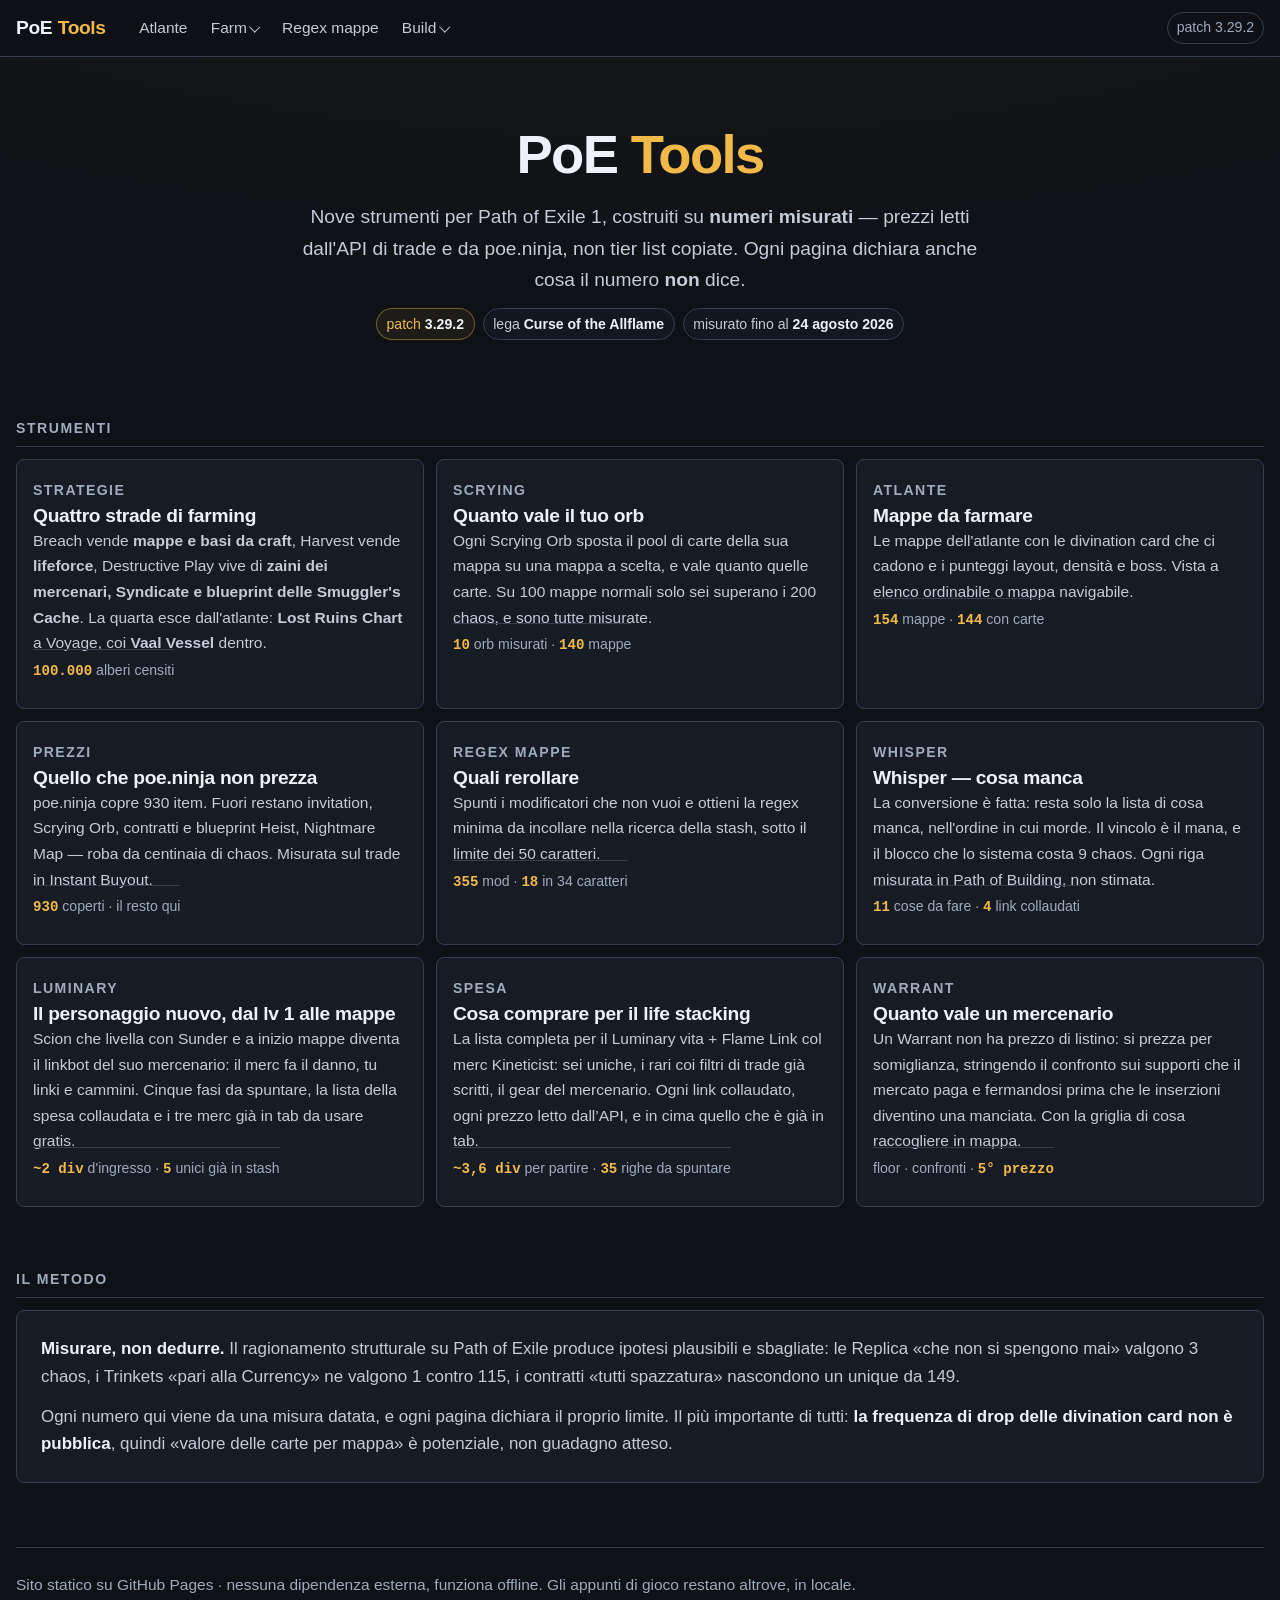
==== index.html @ 7f119efc "Spesa: sul merc i mod 'while Dual Wielding' sono morti Il Rathpith e' uno scudo, e il Kineticist ha " ====
<!doctype html>
<html lang="it">
<head>
<meta charset="utf-8">
<meta name="viewport" content="width=device-width, initial-scale=1">
<title>PoE Tools — strumenti misurati per Path of Exile</title>
<meta name="description" content="Nove strumenti per Path of Exile 1 costruiti su numeri misurati: atlante e divination card, valore degli Scrying Orb, quello che poe.ninja non prezza, regex per i mod di mappa, valore dei warrant dei mercenari.">
<link rel="stylesheet" href="stile.css">
<link rel="icon" href="favicon.svg" type="image/svg+xml">
<style>
  .hero{padding:var(--s8) 0 var(--s7);text-align:center}
  .hero h1{font-size:clamp(2.2rem,6vw,3.4rem);letter-spacing:-.03em;margin-bottom:var(--s3)}
  .hero h1 span{color:var(--gold)}
  .hero .sub{color:var(--muted);font-size:var(--t-md);max-width:44rem;margin:0 auto}
  .hero .badges{justify-content:center}

  .griglia{display:grid;gap:var(--s3);grid-template-columns:repeat(auto-fit,minmax(20rem,1fr))}
  .strumento{display:flex;flex-direction:column;gap:var(--s2);padding:var(--s4) var(--s4) var(--s5)}
  .strumento .etichetta{
    font-size:var(--t-xs);text-transform:uppercase;letter-spacing:.1em;
    color:var(--label);font-weight:600;
  }
  .strumento h3{font-size:var(--t-md)}
  .strumento p{color:var(--muted);font-size:var(--t-sm);flex:1}
  .strumento .dato{
    width:100%;margin-top:var(--s2);padding-top:var(--s3);
    border-top:1px solid var(--line);
    font-size:var(--t-xs);color:var(--label);
  }
  .strumento .dato b{color:var(--gold);font-family:var(--mono);font-weight:600}

  .metodo{margin-top:var(--s8)}
  .metodo .card{padding:var(--s5)}
  .metodo p{color:var(--muted);margin-bottom:var(--s3)}
  .metodo p:last-child{margin-bottom:0}
  .metodo b{color:var(--text)}
</style>
</head>
<body>

<nav class="nav">
  <div class="nav-in">
    <a class="marchio" href="index.html">PoE <span>Tools</span></a>
    <div class="nav-link">
      <a href="atlante/">Atlante</a>
      <button type="button" class="nav-gruppo" aria-controls="giu-farm" aria-expanded="true">Farm</button>
      <a href="mappe/">Regex mappe</a>
      <button type="button" class="nav-gruppo" aria-controls="giu-build" aria-expanded="true">Build</button>
    </div>
    <span class="nav-patch">patch 3.29.2</span>
  </div>
  <div class="nav-giu" id="giu-farm">
    <div class="nav-giu-in">
      <a href="strategie/">Strategie</a>
      <a href="farming/">Prezzi</a>
      <a href="scrying/">Scrying</a>
      <a href="warrant/">Warrant</a>
    </div>
  </div>
  <div class="nav-giu" id="giu-build">
    <div class="nav-giu-in">
      <a href="whisper/">Whisper</a>
      <a href="luminary/">Luminary</a>
      <a href="spesa/">Spesa</a>
    </div>
  </div>
</nav>

<div class="wrap">

  <header class="hero">
    <h1>PoE <span>Tools</span></h1>
    <p class="sub">Nove strumenti per Path of Exile 1, costruiti su <b>numeri misurati</b> — prezzi letti dall'API di trade e da poe.ninja, non tier list copiate. Ogni pagina dichiara anche cosa il numero <b>non</b> dice.</p>
    <div class="badges">
      <span class="badge oro">patch <b>3.29.2</b></span>
      <span class="badge">lega <b>Curse of the Allflame</b></span>
      <span class="badge">misurato fino al <b>24 agosto 2026</b></span>
    </div>
  </header>

  <h2 class="sec">Strumenti</h2>
  <div class="griglia">

    <a class="card strumento" href="strategie/">
      <span class="etichetta">Strategie</span>
      <h3>Quattro strade di farming</h3>
      <p>Breach vende <b>mappe e basi da craft</b>, Harvest vende <b>lifeforce</b>, Destructive Play vive di <b>zaini dei mercenari, Syndicate e blueprint delle Smuggler's Cache</b>. La quarta esce dall'atlante: <b>Lost Ruins Chart</b> a Voyage, coi <b>Vaal Vessel</b> dentro.</p>
      <span class="dato"><b>100.000</b> alberi censiti</span>
    </a>

    <a class="card strumento" href="scrying/">
      <span class="etichetta">Scrying</span>
      <h3>Quanto vale il tuo orb</h3>
      <p>Ogni Scrying Orb sposta il pool di carte della sua mappa su una mappa a scelta, e vale quanto quelle carte. Su 100 mappe normali solo sei superano i 200 chaos, e sono tutte misurate.</p>
      <span class="dato"><b>10</b> orb misurati · <b>140</b> mappe</span>
    </a>

    <a class="card strumento" href="atlante/">
      <span class="etichetta">Atlante</span>
      <h3>Mappe da farmare</h3>
      <p>Le mappe dell'atlante con le divination card che ci cadono e i punteggi layout, densità e boss. Vista a elenco ordinabile o mappa navigabile.</p>
      <span class="dato"><b>154</b> mappe · <b>144</b> con carte</span>
    </a>

    <a class="card strumento" href="farming/">
      <span class="etichetta">Prezzi</span>
      <h3>Quello che poe.ninja non prezza</h3>
      <p>poe.ninja copre 930 item. Fuori restano invitation, Scrying Orb, contratti e blueprint Heist, Nightmare Map — roba da centinaia di chaos. Misurata sul trade in Instant Buyout.</p>
      <span class="dato"><b>930</b> coperti · il resto qui</span>
    </a>

    <a class="card strumento" href="mappe/">
      <span class="etichetta">Regex mappe</span>
      <h3>Quali rerollare</h3>
      <p>Spunti i modificatori che non vuoi e ottieni la regex minima da incollare nella ricerca della stash, sotto il limite dei 50 caratteri.</p>
      <span class="dato"><b>355</b> mod · <b>18</b> in 34 caratteri</span>
    </a>

    <a class="card strumento" href="whisper/">
      <span class="etichetta">Whisper</span>
      <h3>Whisper — cosa manca</h3>
      <p>La conversione è fatta: resta solo la lista di cosa manca, nell'ordine in cui morde. Il vincolo è il mana, e il blocco che lo sistema costa 9 chaos. Ogni riga misurata in Path of Building, non stimata.</p>
      <span class="dato"><b>11</b> cose da fare · <b>4</b> link collaudati</span>
    </a>

    <a class="card strumento" href="luminary/">
      <span class="etichetta">Luminary</span>
      <h3>Il personaggio nuovo, dal lv 1 alle mappe</h3>
      <p>Scion che livella con Sunder e a inizio mappe diventa il linkbot del suo mercenario: il merc fa il danno, tu linki e cammini. Cinque fasi da spuntare, la lista della spesa collaudata e i tre merc già in tab da usare gratis.</p>
      <span class="dato"><b>~2 div</b> d'ingresso · <b>5</b> unici già in stash</span>
    </a>

    <a class="card strumento" href="spesa/">
      <span class="etichetta">Spesa</span>
      <h3>Cosa comprare per il life stacking</h3>
      <p>La lista completa per il Luminary vita + Flame Link col merc Kineticist: sei uniche, i rari coi filtri di trade gi&agrave; scritti, il gear del mercenario. Ogni link collaudato, ogni prezzo letto dall&rsquo;API, e in cima quello che &egrave; gi&agrave; in tab.</p>
      <span class="dato"><b>~3,6 div</b> per partire &middot; <b>35</b> righe da spuntare</span>
    </a>

    <a class="card strumento" href="warrant/">
      <span class="etichetta">Warrant</span>
      <h3>Quanto vale un mercenario</h3>
      <p>Un Warrant non ha prezzo di listino: si prezza per somiglianza, stringendo il confronto sui supporti che il mercato paga e fermandosi prima che le inserzioni diventino una manciata. Con la griglia di cosa raccogliere in mappa.</p>
      <span class="dato">floor · confronti · <b>5&deg; prezzo</b></span>
    </a>

  </div>

  <section class="metodo">
    <h2 class="sec">Il metodo</h2>
    <div class="card">
      <p><b>Misurare, non dedurre.</b> Il ragionamento strutturale su Path of Exile produce ipotesi plausibili e sbagliate: le Replica «che non si spengono mai» valgono 3 chaos, i Trinkets «pari alla Currency» ne valgono 1 contro 115, i contratti «tutti spazzatura» nascondono un unique da 149.</p>
      <p>Ogni numero qui viene da una misura datata, e ogni pagina dichiara il proprio limite. Il più importante di tutti: <b>la frequenza di drop delle divination card non è pubblica</b>, quindi «valore delle carte per mappa» è potenziale, non guadagno atteso.</p>
    </div>
  </section>

  <footer class="pie">
    Sito statico su GitHub Pages · nessuna dipendenza esterna, funziona offline.
    Gli appunti di gioco restano altrove, in locale.
  </footer>

</div>
<script src="menu.js" defer></script>
</body>
</html>
---- stile.css ----
/* ===========================================================================
   PoE Tools — sistema di design condiviso
   Un solo file per tutte le pagine: token, tipografia, header, componenti.
   Le pagine aggiungono solo ciò che è davvero specifico (la mappa dell'atlante,
   la griglia del gear, l'albero passivo).
   File locale, non un CDN: la regola "zero dipendenze esterne" resta rispettata.
   =========================================================================== */

/* ---------- Token ---------- */
:root{
  /* superfici, dal fondo verso l'alto */
  --bg:        #0e1116;
  --bg-alt:    #12161d;
  --panel:     #171c24;
  --panel2:    #131820;
  --panel-alto:#1d232d;
  /* alzati l'11 agosto: a #262d39 e #384354 i bordi stavano a 1,7:1 sul
     pannello, sotto il 3:1 che WCAG chiede ai componenti non testuali. */
  --line:      #353f4f;
  --line2:     #5d6f8a;

  /* testo */
  /* contrasti misurati sulla superficie piu' chiara (--panel-alto #1d232d),
     cosi' passano su tutte le altre. Prima: label 3,86:1, sotto la soglia AA
     di 4,5. Ora label 4,54 e muted 7,05, cioe' AAA sul corpo del testo. */
  --text:  #eef1f6;
  --muted: #c4ccd8;
  --label: #9fabbd;

  /* accento e semantica */
  --gold:      #f0b94a;
  --gold-scuro:#c99a37;
  --good:      #5fd3a0;
  --bad:       #e5786d;
  --warn:      #e0a33f;

  /* rarità degli item di PoE */
  --normal:#c8c8c8;
  --magic: #8888ff;
  --rare:  #ffff77;
  --unique:#af6025;
  --uni:   #af6025; /* alias storico */

  /* tipografia */
  --font: ui-sans-serif, -apple-system, BlinkMacSystemFont, "Segoe UI", Roboto,
          "Helvetica Neue", Arial, sans-serif;
  --mono: ui-monospace, "SF Mono", "Source Code Pro", Menlo, Consolas, monospace;

  /* scala tipografica */
  /* base a 1rem, chiesta l'11 agosto: il sito era illeggibile. Gli scalini
     sotto e sopra sono stati alzati in proporzione (x1,14) per non rompere
     i rapporti. */
  --t-xs:  .88rem;
  --t-sm:  .97rem;
  --t-base:1.06rem;
  --t-md:  1.2rem;
  --t-lg:  1.45rem;
  --t-xl:  1.85rem;
  --t-2xl: 2.45rem;

  /* spaziatura */
  --s1:.25rem; --s2:.5rem; --s3:.75rem; --s4:1rem;
  --s5:1.5rem; --s6:2rem;  --s7:3rem;   --s8:4rem;

  /* forma */
  --r-sm:5px; --r:8px; --r-lg:12px; --r-full:999px;
  --ombra:    0 1px 2px rgba(0,0,0,.4);
  --ombra-alta:0 8px 28px rgba(0,0,0,.45);
  --nav-h:3.5rem;
  --sezioni-h:2.85rem;

  /* larghezza della colonna: barra e contenuto la condividono, così restano
     allineati e nessuna pagina puo' andare per conto suo */
  --colonna:84rem;
}

/* ---------- Reset ---------- */
*{box-sizing:border-box}
html{-webkit-text-size-adjust:100%}
body{
  margin:0;
  background:var(--bg);
  color:var(--text);
  font:var(--t-base)/1.65 var(--font);
  /* NIENTE -webkit-font-smoothing:antialiased. Su fondo scuro assottiglia il
     testo chiaro e lo rende slavato: e' la causa principale del «font troppo
     sottile» segnalato l'11 agosto. Il rendering di sistema e' piu' pieno. */
  /* alone caldo appena percettibile, richiama la pergamena dell'atlante */
  background-image:radial-gradient(120rem 40rem at 50% -10rem, rgba(240,185,74,.05), transparent 70%);
  background-repeat:no-repeat;
}
img{max-width:100%}
a{color:var(--gold);text-decoration:none}
a:hover{text-decoration:underline}
/* i link dentro al testo corrente sono sottolineati: il colore da solo non
   basta a distinguerli (WCAG 1.4.1, uso del colore). Barra, schede e pulsanti
   restano puliti perche' il contesto li rende gia' riconoscibili. */
p a, li a, td a, .nota a{text-decoration:underline;text-underline-offset:.18em}
h1,h2,h3{margin:0;line-height:1.25;letter-spacing:-.015em;font-weight:650}
p{margin:0}
table{border-collapse:collapse;width:100%}
code{font-family:var(--mono);font-size:.92em}

/* ---------- Impaginazione ---------- */
.wrap{max-width:var(--colonna);margin:0 auto;padding:0 var(--s4)}
/* Nessuna pagina cambia questa larghezza: prima ognuna aveva la sua (62, 76,
   96rem) e passando da una all'altra il contenuto saltava. */

/* ---------- Header condiviso ---------- */
.nav{
  position:sticky;top:0;z-index:50;
  background:rgba(14,17,22,.88);
  backdrop-filter:saturate(1.6) blur(12px);
  border-bottom:1px solid var(--line);
}
.nav-in{
  max-width:var(--colonna);margin:0 auto;padding:0 var(--s4);
  height:var(--nav-h);display:flex;align-items:center;gap:var(--s5);
}
.marchio{
  display:flex;align-items:baseline;gap:.35rem;
  font-size:var(--t-md);font-weight:700;letter-spacing:-.02em;
  color:var(--text);white-space:nowrap;
}
.marchio:hover{text-decoration:none}
.marchio span{color:var(--gold)}
.nav-link{
  display:flex;gap:var(--s1);overflow-x:auto;scrollbar-width:none;
  margin-right:auto;
}
.nav-link::-webkit-scrollbar{display:none}
.nav-link a{
  padding:.35rem .6rem;border-radius:var(--r-sm);
  font-size:var(--t-sm);color:var(--muted);white-space:nowrap;
  transition:color .12s, background .12s;
}
.nav-link a:hover{color:var(--text);background:var(--panel);text-decoration:none}
.nav-link a[aria-current="page"]{color:var(--gold);background:rgba(240,185,74,.1)}
.nav-patch{
  font-size:var(--t-xs);color:var(--label);white-space:nowrap;
  padding:.2rem .55rem;border:1px solid var(--line);border-radius:var(--r-full);
}

/* .nav-gruppo — una voce di barra che non e' una pagina ma un contenitore.
   E' un <button> e non un <a> perche' non porta da nessuna parte: dargli un
   href finto lo renderebbe un link morto per chi naviga da tastiera.

   🔴 Il pannello sta **fuori da `.nav-link`**, che ha `overflow-x:auto` per
   scorrere su schermo stretto: dentro, un pannello posizionato verrebbe
   tagliato dal contenitore che scorre — e non e' un difetto che si vede sul
   desktop, dove la barra non scorre mai. Fuori, il contenitore posizionante e'
   `.nav` (che `position:sticky` rende tale) e non c'e' niente che ritagli. */
.nav-gruppo{
  font-family:inherit;background:transparent;border:0;cursor:pointer;
  display:flex;align-items:center;gap:.28rem;
  padding:.35rem .6rem;border-radius:var(--r-sm);
  font-size:var(--t-sm);color:var(--muted);white-space:nowrap;
  transition:color .12s, background .12s;
}
.nav-gruppo:hover{color:var(--text);background:var(--panel)}
/* `.attivo` = la pagina aperta sta **dentro** questo gruppo. Senza, chi e' su
   Whisper o Luminary non ha in barra nessun segno di dove si trova: il gruppo
   chiuso nasconde proprio la voce che glielo direbbe. */
.nav-gruppo[aria-expanded="true"],.nav-gruppo.attivo{color:var(--gold);background:rgba(240,185,74,.1)}
/* La freccia e' disegnata, non un carattere: un glifo dipende dal font e
   sullo Steam Deck non e' lo stesso di qui. */
.nav-gruppo::after{
  content:"";width:.42em;height:.42em;margin-top:-.18em;
  border-right:1.6px solid currentColor;border-bottom:1.6px solid currentColor;
  transform:rotate(45deg);transition:transform .14s;
}
.nav-gruppo[aria-expanded="true"]::after{transform:rotate(-135deg);margin-top:.14em}

/* Un riquadro ancorato al pulsante, non una fascia a tutta larghezza.
   ⚠️ `left` lo scrive `menu.js` all'apertura e non il CSS: il pulsante si
   sposta col contenuto della barra, che su schermo stretto **scorre in
   orizzontale**, quindi la sua ascissa non e' una costante. */
.nav-giu{
  position:absolute;top:calc(100% + 4px);left:0;
  min-width:9.5rem;padding:.3rem;
  background:rgba(20,24,31,.98);
  backdrop-filter:saturate(1.6) blur(12px);
  border:1px solid var(--line);border-radius:var(--r);
  box-shadow:0 10px 26px rgba(0,0,0,.5);
}
.nav-giu[hidden]{display:none}
.nav-giu-in{display:flex;flex-direction:column;gap:1px}
.nav-giu-in a{
  padding:.4rem .65rem;border-radius:var(--r-sm);
  font-size:var(--t-sm);color:var(--muted);white-space:nowrap;
}
.nav-giu-in a:hover{color:var(--text);background:var(--panel);text-decoration:none}
.nav-giu-in a[aria-current="page"]{color:var(--gold);background:rgba(240,185,74,.1)}
@media(max-width:720px){
  .nav-in{gap:var(--s3)}
  .nav-patch{display:none}
}

/* .sezioni — menu delle sezioni della pagina, incollato sotto la barra
   principale. Sta qui e non dentro una pagina perche' e' un componente:
   qualunque pagina lunga ne ha bisogno, e /farming/ e' solo la prima.

   Sta **fuori** da `.wrap`, come `.nav` e per la stessa ragione: dentro, il
   fondo e il bordo si fermerebbero alla colonna di testo invece di attraversare
   lo schermo, e scorrendo si vedrebbe il contenuto passare ai lati.

   ⚠️ Il `top` non e' un numero scritto a mano ma `--nav-h` piu' il bordo da 1px
   della barra sopra. Scritto a mano, il giorno che la barra cambia altezza
   resta una fessura da cui passa il testo — e non e' un difetto che si nota
   guardando la pagina ferma. */
.sezioni{
  position:sticky;top:calc(var(--nav-h) + 1px);z-index:49;
  background:rgba(14,17,22,.92);
  backdrop-filter:saturate(1.6) blur(12px);
  border-bottom:1px solid var(--line);
}
.sezioni-in{
  max-width:var(--colonna);margin:0 auto;padding:0 var(--s4);
  height:var(--sezioni-h);display:flex;align-items:center;gap:var(--s1);
  overflow-x:auto;scrollbar-width:none;
}
.sezioni-in::-webkit-scrollbar{display:none}
.sezioni-in a{
  padding:.3rem .55rem;border-radius:var(--r-sm);
  font-size:var(--t-xs);color:var(--label);white-space:nowrap;
  transition:color .12s, background .12s;
}
.sezioni-in a:hover{color:var(--text);background:var(--panel);text-decoration:none}
.sezioni-in a[aria-current="true"]{color:var(--gold);background:rgba(240,185,74,.1)}

/* 🔴 Senza questo il titolo di sezione finisce **sotto** le due barre e si
   atterra a meta' del paragrafo precedente: e' il difetto classico di
   un'ancora con una testata fissa. Vale per gli elementi che il menu prende di
   mira, non per ogni `id` della pagina. */
.wrap section[id],.wrap [id].sec{scroll-margin-top:calc(var(--nav-h) + var(--sezioni-h) + 2px)}

/* Lo scorrimento morbido solo dove il menu c'e' davvero. Il blocco
   prefers-reduced-motion in fondo lo riporta a `auto` per chi lo chiede. */
html:has(.sezioni){scroll-behavior:smooth}

/* ---------- Intestazione di pagina ---------- */
.testata{padding:var(--s6) 0 var(--s5);border-bottom:1px solid var(--line);margin-bottom:var(--s5)}
.testata h1{font-size:var(--t-2xl);margin-bottom:var(--s2)}
.testata .sub{color:var(--muted);font-size:var(--t-md);max-width:56rem}
.testata .sub b{color:var(--text);font-weight:600}
@media(max-width:720px){ .testata h1{font-size:var(--t-xl)} }

/* riga di badge sotto il titolo: fonte, data, conteggi */
.badges{display:flex;gap:var(--s2);flex-wrap:wrap;margin-top:var(--s3)}
.badge{
  font-size:var(--t-xs);color:var(--muted);
  padding:.22rem .6rem;border:1px solid var(--line);border-radius:var(--r-full);
  background:var(--panel2);
}
.badge b{color:var(--text);font-weight:600}
.badge.oro{border-color:rgba(240,185,74,.4);color:var(--gold);background:rgba(240,185,74,.07)}

/* ---------- Titolo di sezione ---------- */
.sec{
  font-size:var(--t-xs);text-transform:uppercase;letter-spacing:.11em;
  color:var(--label);font-weight:600;
  margin:var(--s6) 0 var(--s3);padding-bottom:var(--s2);
  border-bottom:1px solid var(--line);
}

/* ---------- Superfici ---------- */
.card{
  background:var(--panel);border:1px solid var(--line);border-radius:var(--r);
  padding:var(--s4);
}
a.card{display:block;color:inherit;transition:border-color .15s, transform .15s, box-shadow .15s}
a.card:hover{border-color:var(--line2);transform:translateY(-1px);box-shadow:var(--ombra-alta);text-decoration:none}
a.card:hover h3{color:var(--gold)}

/* ---------- Nota / avviso ---------- */
.avviso{
  background:linear-gradient(180deg, rgba(240,185,74,.07), rgba(240,185,74,.03));
  border:1px solid rgba(240,185,74,.28);border-left:3px solid var(--gold);
  border-radius:var(--r);padding:var(--s3) var(--s4);margin:var(--s4) 0;
  font-size:var(--t-base);color:var(--muted);
}
.avviso b{color:var(--text)}

/* ---------- Controlli ---------- */
button, .btn, select, input[type=search], input[type=text]{
  font:inherit;font-size:var(--t-sm);
  padding:.38rem .7rem;border-radius:var(--r-sm);
  background:var(--panel-alto);color:var(--text);border:1px solid var(--line2);
  transition:border-color .12s, color .12s, background .12s;
}
button, .btn{cursor:pointer}
button:hover, .btn:hover{border-color:var(--gold);color:var(--gold);text-decoration:none}
button.on, .btn.on{background:var(--gold);color:#1a1407;border-color:var(--gold);font-weight:650}
button.on:hover, .btn.on:hover{color:#1a1407}
/* messa piena e piu' spessa l'11 agosto: al 50% di alfa l'anello di focus
   stava sotto il 3:1 che WCAG chiede agli indicatori. */
input:focus, select:focus, button:focus-visible, a:focus-visible,
[tabindex]:focus-visible{outline:3px solid var(--gold);outline-offset:2px;border-radius:2px}
::placeholder{color:var(--label)}

.barra{display:flex;gap:var(--s2);flex-wrap:wrap;align-items:center;margin-bottom:var(--s3)}

/* ---------- Tabelle ---------- */
.tabella{font-size:var(--t-sm)}
.tabella th{
  text-align:left;font-weight:600;font-size:var(--t-xs);
  text-transform:uppercase;letter-spacing:.07em;color:var(--label);
  padding:var(--s2) var(--s3);border-bottom:1px solid var(--line2);white-space:nowrap;
}
.tabella td{padding:var(--s2) var(--s3);border-bottom:1px solid var(--line)}
.tabella tbody tr{transition:background .1s}
.tabella tbody tr:hover{background:var(--panel2)}
.tabella .n{text-align:right;font-family:var(--mono);font-variant-numeric:tabular-nums}
.tabella .val{color:var(--good)}

/* ---------- Riquadro numerico ---------- */
.kpi{display:grid;grid-template-columns:repeat(auto-fit,minmax(9rem,1fr));gap:var(--s3)}
.kpi > div{
  background:var(--panel2);border:1px solid var(--line);border-radius:var(--r);
  padding:var(--s3);
}
.kpi b{display:block;font-size:var(--t-lg);font-family:var(--mono);font-variant-numeric:tabular-nums;line-height:1.2}
.kpi span{
  display:block;margin-top:var(--s1);
  font-size:var(--t-xs);color:var(--label);text-transform:uppercase;letter-spacing:.06em;
}

/* ---------- Pillola di rarità ---------- */
.tag{
  font-size:var(--t-xs);font-weight:600;padding:.05rem .4rem;border-radius:var(--r-sm);
  background:var(--unique);color:#1a1008;margin-left:var(--s1);
}

/* ---------- Piè di pagina ---------- */
.pie{
  margin-top:var(--s8);padding:var(--s5) 0;border-top:1px solid var(--line);
  color:var(--label);font-size:var(--t-sm);
}
.pie a{color:var(--muted)}

/* ---------- Utilità ---------- */
.muto{color:var(--muted)}
.num{font-family:var(--mono);font-variant-numeric:tabular-nums}
@media(max-width:720px){
  .scorri-x{overflow-x:auto;-webkit-overflow-scrolling:touch}
}

/* ---------- Accessibilità ---------- */
/* Chi ha chiesto meno animazioni non deve subirle: transizioni e trasformazioni
   si spengono, il resto della pagina resta identico. */
@media (prefers-reduced-motion: reduce){
  *,*::before,*::after{
    animation-duration:.01ms!important;animation-iteration-count:1!important;
    transition-duration:.01ms!important;scroll-behavior:auto!important;
  }
  a.card:hover{transform:none}
}


/* ---------- Leggibilità ---------- */
/* Il testo chiaro su fondo scuro ha bisogno di piu' peso, non solo di piu'
   contrasto: a 400 su #0e1116 le aste sottili spariscono. */
body{font-weight:420}
b,strong{font-weight:700}
.nota{font-size:var(--t-sm);line-height:1.6}
.lim{font-weight:420}

/* .frammento — stringa da copiare (regex, comandi). Sta qui e non nella pagina
   perche' e' un componente: serve a chiunque debba far copiare qualcosa.
   Si chiamava .rx e collideva col riquadro di output di /mappe/, che usa gia'
   quel nome: la regola globale gli imponeva display:grid. */
.frammento{display:grid;gap:.3rem;margin:var(--s3) 0 0}
.frammento .riga{display:grid;grid-template-columns:1fr auto;gap:.5rem;align-items:center}
.frammento code{font-family:var(--mono);font-size:var(--t-xs);color:var(--text);word-break:break-all;
         background:rgba(255,255,255,.04);border:1px solid var(--line);border-radius:4px;padding:.4rem .5rem}
.frammento .et{display:block;font-size:var(--t-xs);color:var(--muted);margin-top:.35rem}
.frammento button{font-family:inherit;font-size:var(--t-xs);color:var(--gold);background:transparent;
           border:1px solid var(--line);border-radius:4px;padding:.35rem .55rem;cursor:pointer;white-space:nowrap}
.frammento button:hover{filter:brightness(1.2)}

/* .rx-cella — una regex dentro una cella di tabella, col suo pulsante copia.
   Nasce dalla scheda Nightmare, dove le regex stavano in un blocco separato
   sotto la tabella degli scaglioni: due liste identiche da leggere in parallelo,
   e ogni etichetta ripetuta due volte. Ogni scaglione **e'** la sua regex, e la
   sua riga e' il posto dove sta. */
.rx-cella{display:flex;gap:.4rem;align-items:center;justify-content:flex-end}
.rx-cella code{font-family:var(--mono);font-size:var(--t-xs);color:var(--text);
        background:rgba(255,255,255,.04);border:1px solid var(--line);
        border-radius:4px;padding:.25rem .4rem;white-space:nowrap}
.rx-cella button{font-family:inherit;font-size:var(--t-xs);color:var(--gold);
        background:transparent;border:1px solid var(--line);border-radius:4px;
        padding:.25rem .45rem;cursor:pointer;white-space:nowrap}
.rx-cella button:hover{filter:brightness(1.2)}

/* .passi — passaggi numerati. Componente: serve a chiunque spieghi una procedura. */
ol.passi{margin:0 0 var(--s4);padding-left:1.4rem;font-size:var(--t-sm);line-height:1.62;color:var(--muted)}
ol.passi li{margin-bottom:.35rem}
ol.passi li b{color:var(--text)}
ol.passi::marker,ol.passi li::marker{color:var(--gold);font-weight:700}
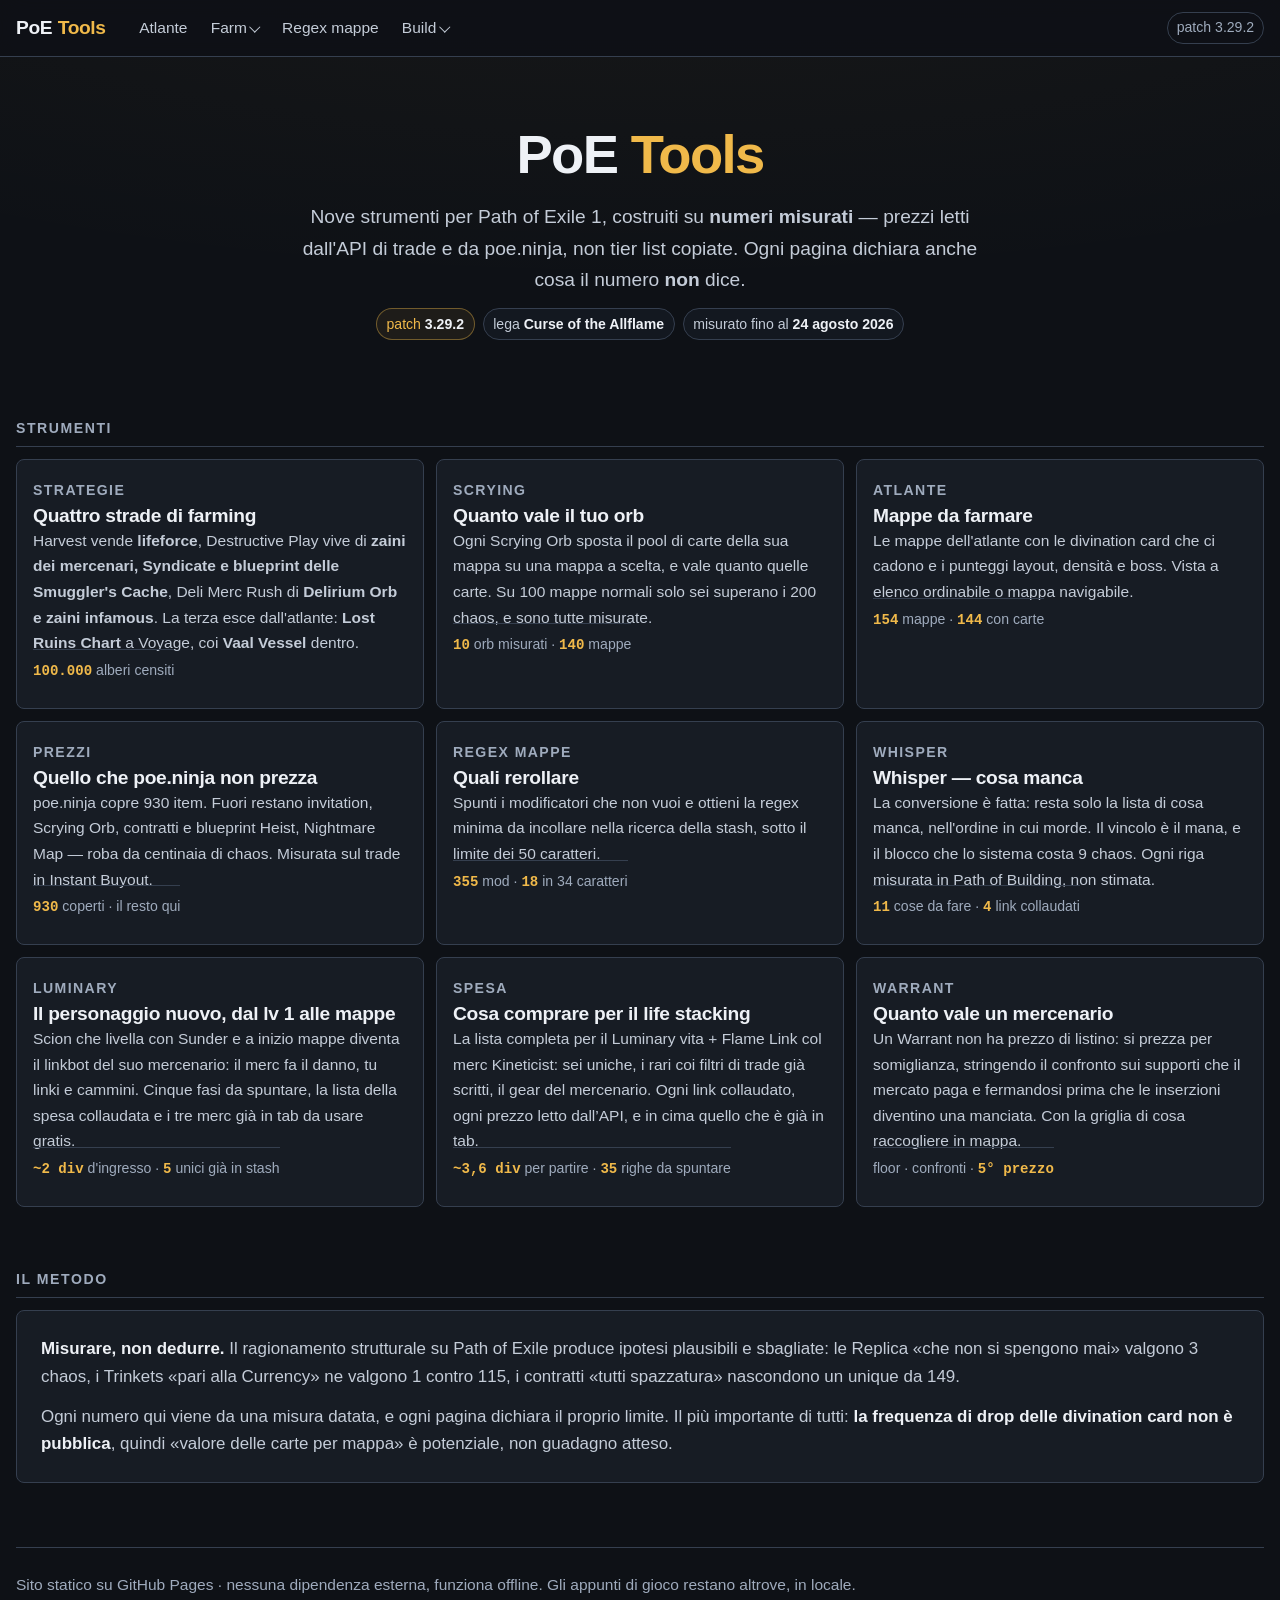
==== commit 41f4a4c3: "Strategie: fuori Breach + 8-mod, restano quattro Nicolas ha sostituito l'albero atlas di Breach e co" ====
--- a/index.html
+++ b/index.html
@@ -84,7 +84,7 @@
     <a class="card strumento" href="strategie/">
       <span class="etichetta">Strategie</span>
       <h3>Quattro strade di farming</h3>
-      <p>Breach vende <b>mappe e basi da craft</b>, Harvest vende <b>lifeforce</b>, Destructive Play vive di <b>zaini dei mercenari, Syndicate e blueprint delle Smuggler's Cache</b>. La quarta esce dall'atlante: <b>Lost Ruins Chart</b> a Voyage, coi <b>Vaal Vessel</b> dentro.</p>
+      <p>Harvest vende <b>lifeforce</b>, Destructive Play vive di <b>zaini dei mercenari, Syndicate e blueprint delle Smuggler's Cache</b>, Deli Merc Rush di <b>Delirium Orb e zaini infamous</b>. La terza esce dall'atlante: <b>Lost Ruins Chart</b> a Voyage, coi <b>Vaal Vessel</b> dentro.</p>
       <span class="dato"><b>100.000</b> alberi censiti</span>
     </a>
 
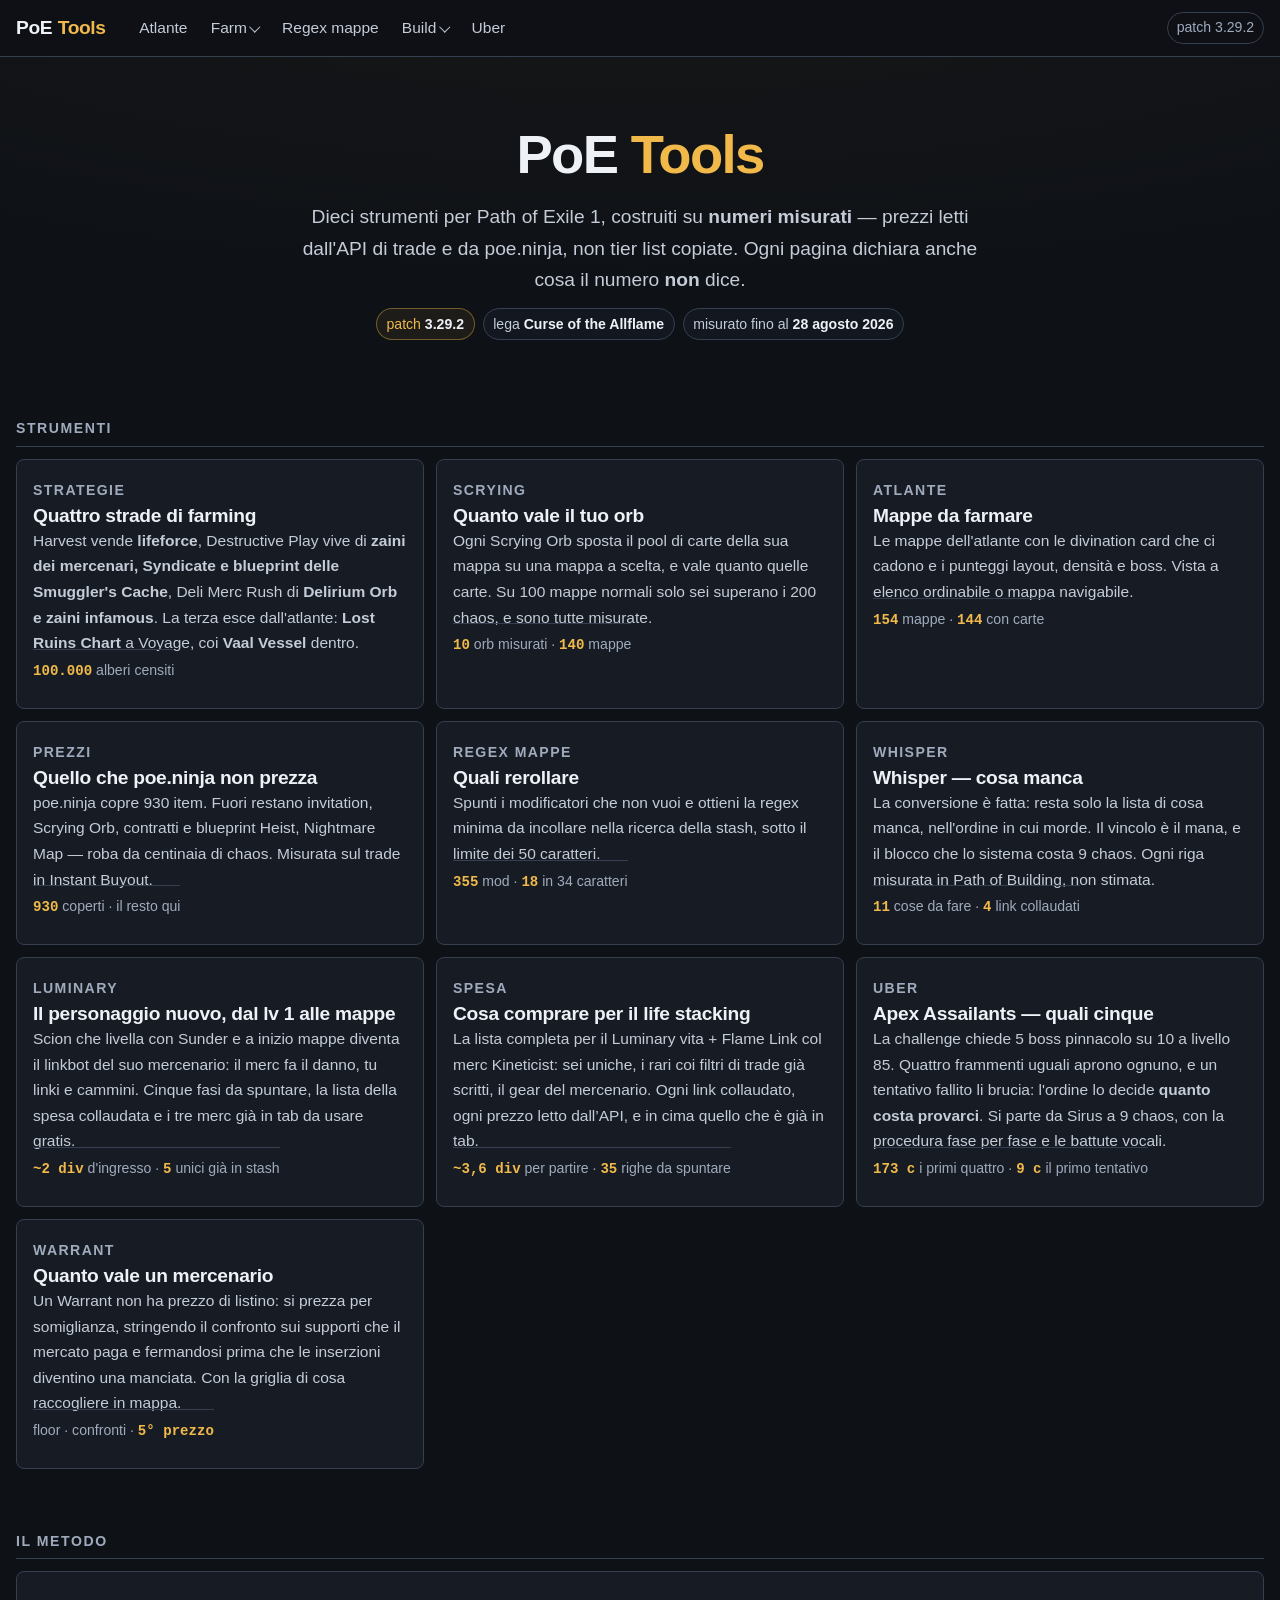
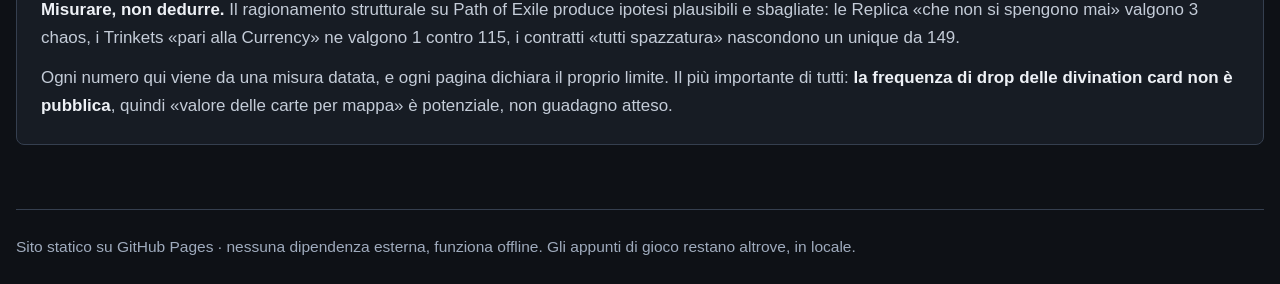
==== commit b62584e6: "Uber: la pagina di Apex Assailants, e l'ordine lo decide il costo del tentativo I dieci boss pinnaco" ====
--- a/index.html
+++ b/index.html
@@ -4,7 +4,7 @@
 <meta charset="utf-8">
 <meta name="viewport" content="width=device-width, initial-scale=1">
 <title>PoE Tools — strumenti misurati per Path of Exile</title>
-<meta name="description" content="Nove strumenti per Path of Exile 1 costruiti su numeri misurati: atlante e divination card, valore degli Scrying Orb, quello che poe.ninja non prezza, regex per i mod di mappa, valore dei warrant dei mercenari.">
+<meta name="description" content="Dieci strumenti per Path of Exile 1 costruiti su numeri misurati: i cinque uber della challenge Apex Assailants, atlante e divination card, valore degli Scrying Orb, quello che poe.ninja non prezza, regex per i mod di mappa, valore dei warrant dei mercenari.">
 <link rel="stylesheet" href="stile.css">
 <link rel="icon" href="favicon.svg" type="image/svg+xml">
 <style>
@@ -46,6 +46,7 @@
       <button type="button" class="nav-gruppo" aria-controls="giu-farm" aria-expanded="true">Farm</button>
       <a href="mappe/">Regex mappe</a>
       <button type="button" class="nav-gruppo" aria-controls="giu-build" aria-expanded="true">Build</button>
+      <a href="uber/">Uber</a>
     </div>
     <span class="nav-patch">patch 3.29.2</span>
   </div>
@@ -70,11 +71,11 @@
 
   <header class="hero">
     <h1>PoE <span>Tools</span></h1>
-    <p class="sub">Nove strumenti per Path of Exile 1, costruiti su <b>numeri misurati</b> — prezzi letti dall'API di trade e da poe.ninja, non tier list copiate. Ogni pagina dichiara anche cosa il numero <b>non</b> dice.</p>
+    <p class="sub">Dieci strumenti per Path of Exile 1, costruiti su <b>numeri misurati</b> — prezzi letti dall'API di trade e da poe.ninja, non tier list copiate. Ogni pagina dichiara anche cosa il numero <b>non</b> dice.</p>
     <div class="badges">
       <span class="badge oro">patch <b>3.29.2</b></span>
       <span class="badge">lega <b>Curse of the Allflame</b></span>
-      <span class="badge">misurato fino al <b>24 agosto 2026</b></span>
+      <span class="badge">misurato fino al <b>28 agosto 2026</b></span>
     </div>
   </header>
 
@@ -137,6 +138,13 @@
       <span class="dato"><b>~3,6 div</b> per partire &middot; <b>35</b> righe da spuntare</span>
     </a>
 
+    <a class="card strumento" href="uber/">
+      <span class="etichetta">Uber</span>
+      <h3>Apex Assailants — quali cinque</h3>
+      <p>La challenge chiede 5 boss pinnacolo su 10 a livello 85. Quattro frammenti uguali aprono ognuno, e un tentativo fallito li brucia: l'ordine lo decide <b>quanto costa provarci</b>. Si parte da Sirus a 9 chaos, con la procedura fase per fase e le battute vocali.</p>
+      <span class="dato"><b>173 c</b> i primi quattro · <b>9 c</b> il primo tentativo</span>
+    </a>
+
     <a class="card strumento" href="warrant/">
       <span class="etichetta">Warrant</span>
       <h3>Quanto vale un mercenario</h3>
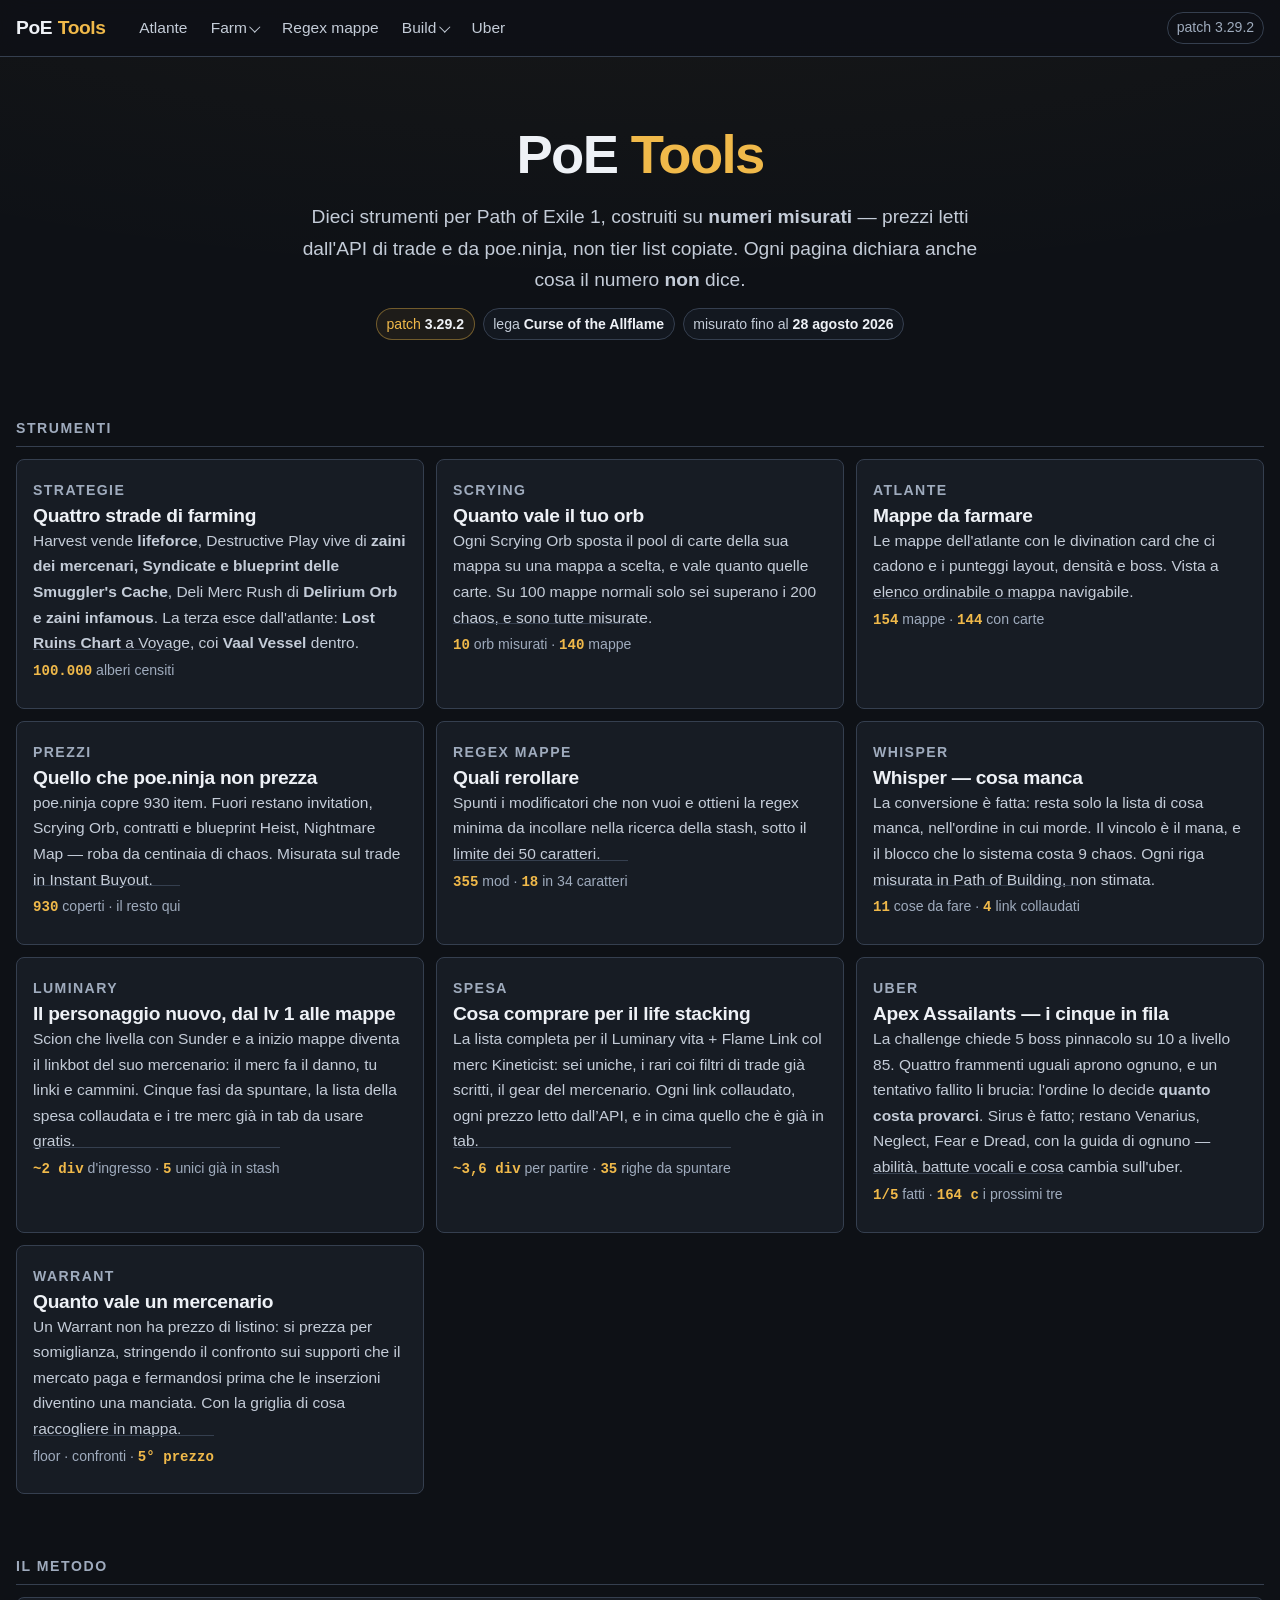
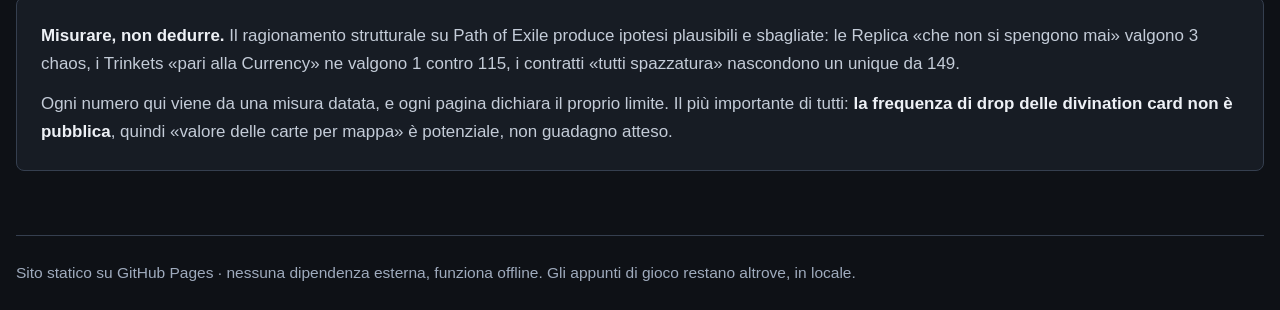
==== commit 6b01045d: "Uber: Sirus e' fatto, e la pagina diventa la fila dei quattro che restano Un riquadro per boss, nell" ====
--- a/index.html
+++ b/index.html
@@ -140,9 +140,9 @@
 
     <a class="card strumento" href="uber/">
       <span class="etichetta">Uber</span>
-      <h3>Apex Assailants — quali cinque</h3>
-      <p>La challenge chiede 5 boss pinnacolo su 10 a livello 85. Quattro frammenti uguali aprono ognuno, e un tentativo fallito li brucia: l'ordine lo decide <b>quanto costa provarci</b>. Si parte da Sirus a 9 chaos, con la procedura fase per fase e le battute vocali.</p>
-      <span class="dato"><b>173 c</b> i primi quattro · <b>9 c</b> il primo tentativo</span>
+      <h3>Apex Assailants — i cinque in fila</h3>
+      <p>La challenge chiede 5 boss pinnacolo su 10 a livello 85. Quattro frammenti uguali aprono ognuno, e un tentativo fallito li brucia: l'ordine lo decide <b>quanto costa provarci</b>. Sirus è fatto; restano Venarius, Neglect, Fear e Dread, con la guida di ognuno — abilità, battute vocali e cosa cambia sull'uber.</p>
+      <span class="dato"><b>1/5</b> fatti · <b>164 c</b> i prossimi tre</span>
     </a>
 
     <a class="card strumento" href="warrant/">
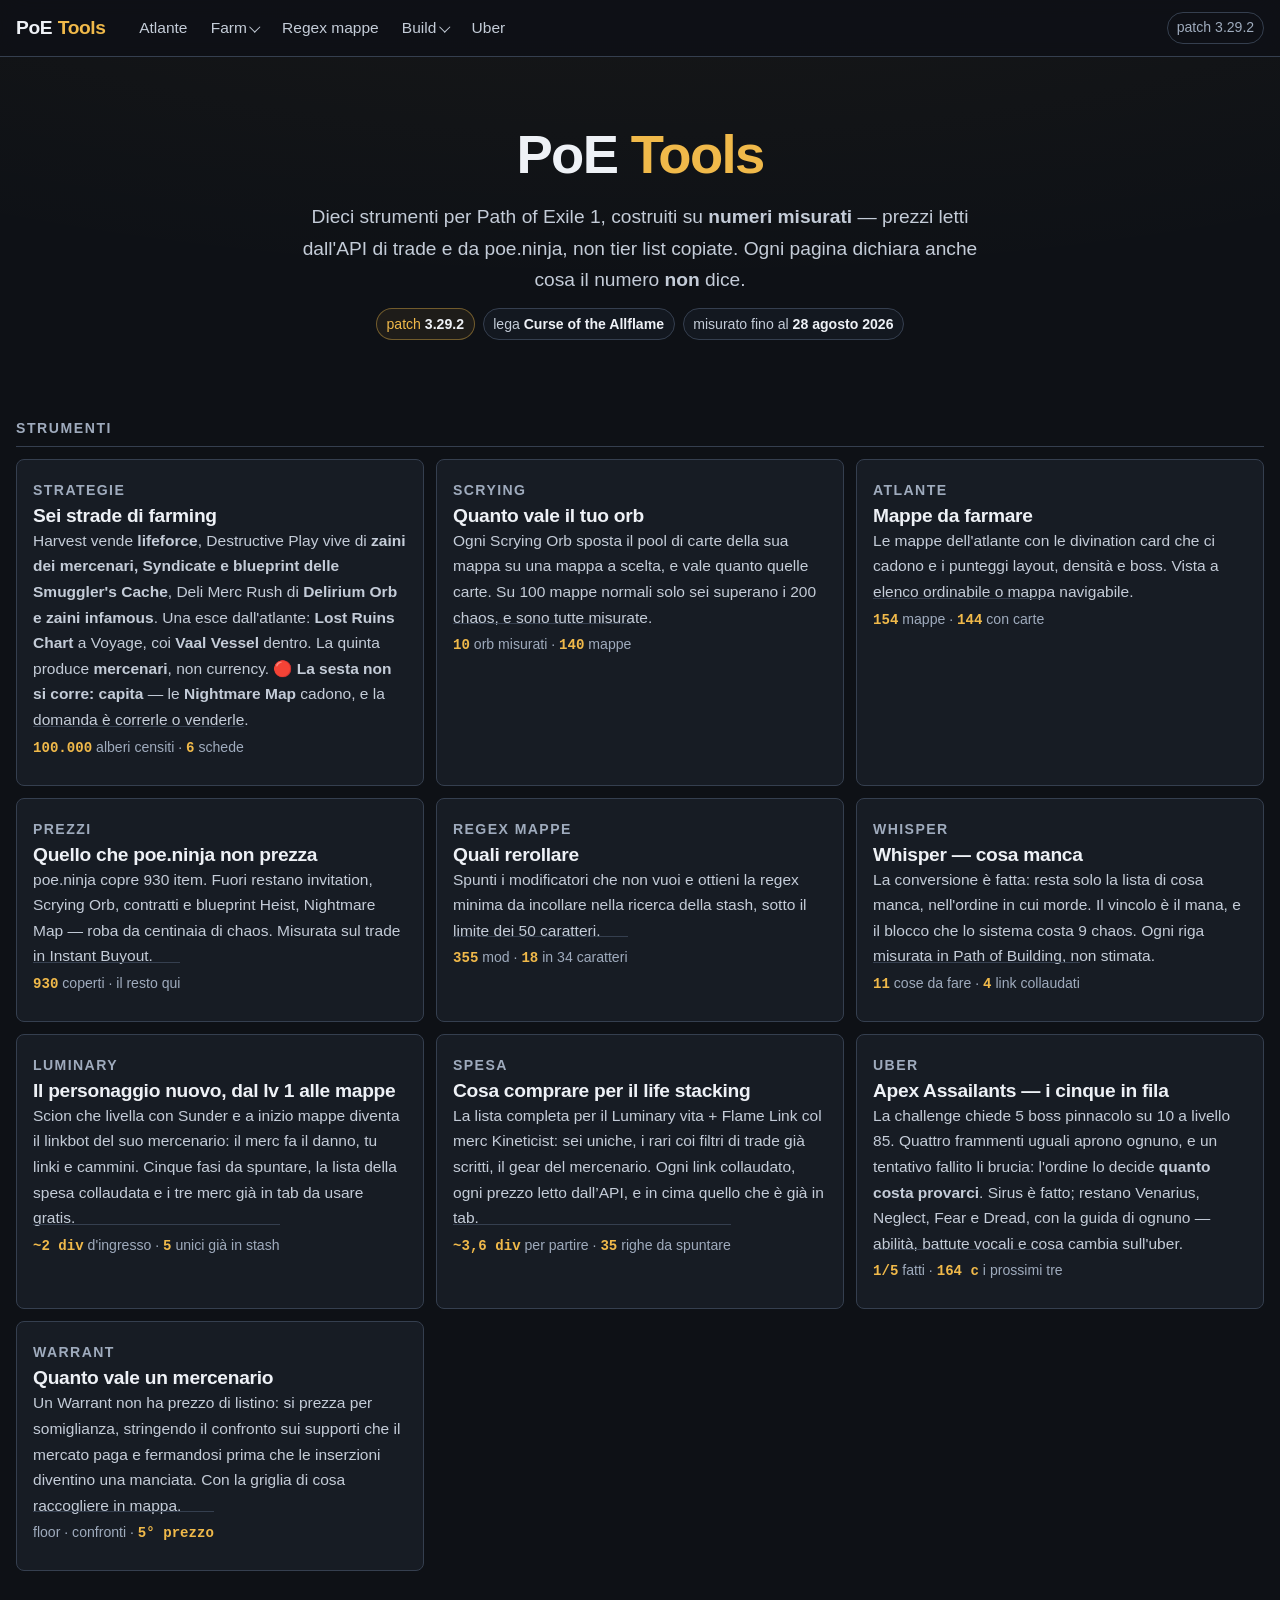
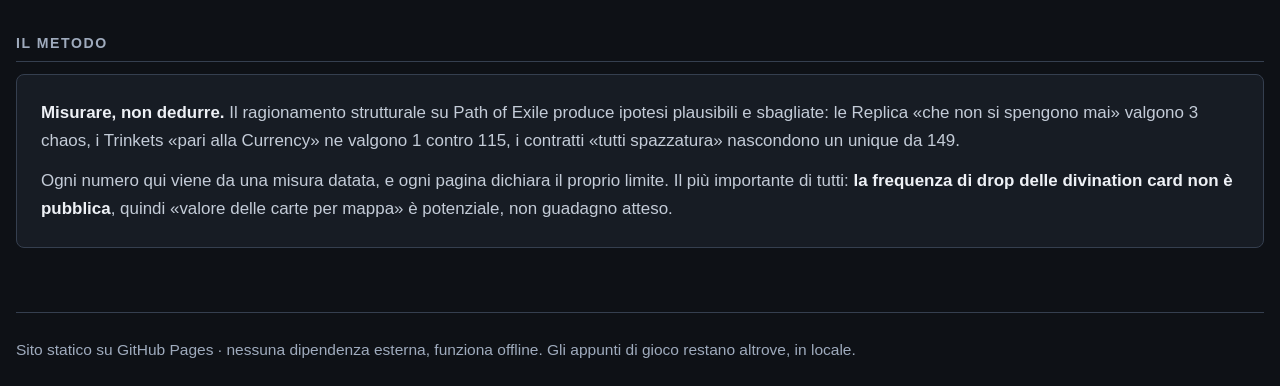
==== commit edc820f8: "Strategie: la sesta scheda, Nightmare Map - e non e' una strategia che si corre Le Nightmare cadono " ====
--- a/index.html
+++ b/index.html
@@ -84,9 +84,9 @@
 
     <a class="card strumento" href="strategie/">
       <span class="etichetta">Strategie</span>
-      <h3>Quattro strade di farming</h3>
-      <p>Harvest vende <b>lifeforce</b>, Destructive Play vive di <b>zaini dei mercenari, Syndicate e blueprint delle Smuggler's Cache</b>, Deli Merc Rush di <b>Delirium Orb e zaini infamous</b>. La terza esce dall'atlante: <b>Lost Ruins Chart</b> a Voyage, coi <b>Vaal Vessel</b> dentro.</p>
-      <span class="dato"><b>100.000</b> alberi censiti</span>
+      <h3>Sei strade di farming</h3>
+      <p>Harvest vende <b>lifeforce</b>, Destructive Play vive di <b>zaini dei mercenari, Syndicate e blueprint delle Smuggler's Cache</b>, Deli Merc Rush di <b>Delirium Orb e zaini infamous</b>. Una esce dall'atlante: <b>Lost Ruins Chart</b> a Voyage, coi <b>Vaal Vessel</b> dentro. La quinta produce <b>mercenari</b>, non currency. 🔴 <b>La sesta non si corre: capita</b> — le <b>Nightmare Map</b> cadono, e la domanda è correrle o venderle.</p>
+      <span class="dato"><b>100.000</b> alberi censiti · <b>6</b> schede</span>
     </a>
 
     <a class="card strumento" href="scrying/">
--- a/stile.css
+++ b/stile.css
@@ -397,3 +397,25 @@
 ol.passi li{margin-bottom:.35rem}
 ol.passi li b{color:var(--text)}
 ol.passi::marker,ol.passi li::marker{color:var(--gold);font-weight:700}
+
+/* .dettaglio — accordion. Nato in /strategie/, ora serve anche a /uber/, quindi
+   il suo posto e' qui. Fatto con <details> e non con JS: senza script la pagina
+   resta apribile. La riga e' gold pieno come un pulsante perche' da chiusa e'
+   l'unica cosa cliccabile del riquadro che la contiene. Il padding orizzontale
+   e' quello delle schede di /strategie/: chi la mette dentro un contenitore gia'
+   spaziato lo riscrive. */
+.dettaglio > summary{list-style:none;cursor:pointer;padding:var(--s3) var(--s6);
+                     font-size:var(--t-xs);text-transform:uppercase;letter-spacing:.09em;
+                     background:var(--gold);color:#161310;font-weight:600;
+                     display:flex;align-items:center;gap:var(--s2)}
+.dettaglio > summary::-webkit-details-marker{display:none}
+.dettaglio > summary::before{content:"\25b8";font-size:.9em;transition:transform .12s}
+.dettaglio[open] > summary::before{transform:rotate(90deg)}
+.dettaglio > summary:hover{filter:brightness(1.1)}
+
+/* .comandi — la coppia apri/chiudi tutti che governa gli accordion di una pagina. */
+.comandi{display:flex;gap:var(--s2);margin-top:var(--s4)}
+.comandi button{background:transparent;border:1px solid var(--line);color:var(--gold);
+                border-radius:var(--r-full);padding:.2rem .7rem;font-size:var(--t-xs);
+                cursor:pointer;font-family:inherit}
+.comandi button:hover{border-color:var(--gold);color:var(--gold)}
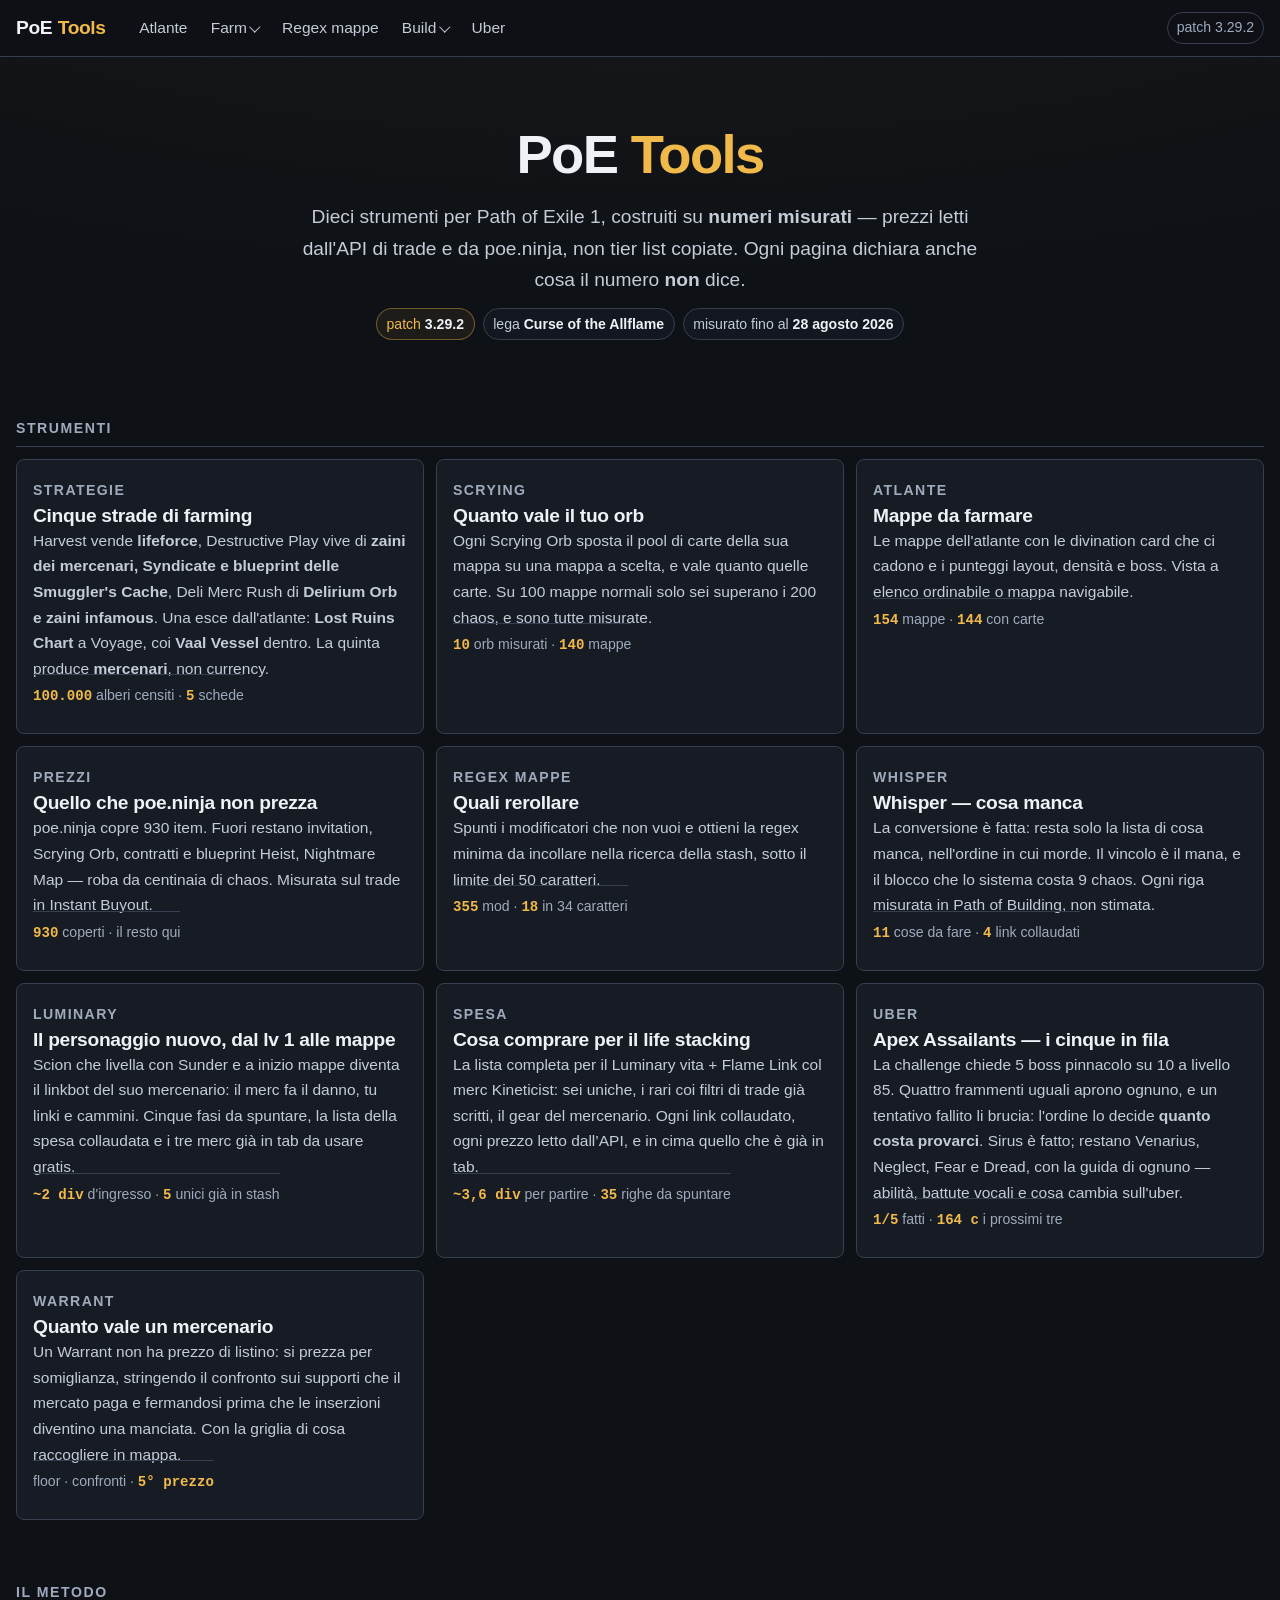
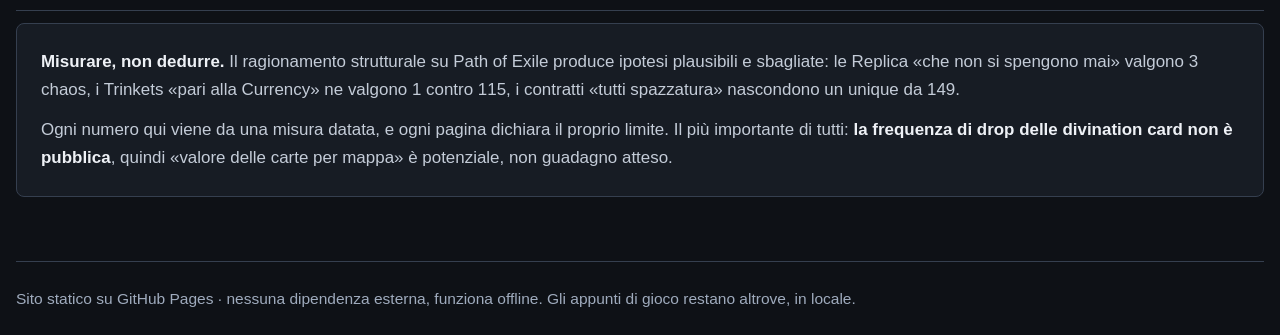
==== commit 7a2fd197: "Strategie: tolta la scheda Nightmare Map Decisione di Nicolas. Rimossa la scheda 6 e riletto tutto q" ====
--- a/index.html
+++ b/index.html
@@ -84,9 +84,9 @@
 
     <a class="card strumento" href="strategie/">
       <span class="etichetta">Strategie</span>
-      <h3>Sei strade di farming</h3>
-      <p>Harvest vende <b>lifeforce</b>, Destructive Play vive di <b>zaini dei mercenari, Syndicate e blueprint delle Smuggler's Cache</b>, Deli Merc Rush di <b>Delirium Orb e zaini infamous</b>. Una esce dall'atlante: <b>Lost Ruins Chart</b> a Voyage, coi <b>Vaal Vessel</b> dentro. La quinta produce <b>mercenari</b>, non currency. 🔴 <b>La sesta non si corre: capita</b> — le <b>Nightmare Map</b> cadono, e la domanda è correrle o venderle.</p>
-      <span class="dato"><b>100.000</b> alberi censiti · <b>6</b> schede</span>
+      <h3>Cinque strade di farming</h3>
+      <p>Harvest vende <b>lifeforce</b>, Destructive Play vive di <b>zaini dei mercenari, Syndicate e blueprint delle Smuggler's Cache</b>, Deli Merc Rush di <b>Delirium Orb e zaini infamous</b>. Una esce dall'atlante: <b>Lost Ruins Chart</b> a Voyage, coi <b>Vaal Vessel</b> dentro. La quinta produce <b>mercenari</b>, non currency.</p>
+      <span class="dato"><b>100.000</b> alberi censiti · <b>5</b> schede</span>
     </a>
 
     <a class="card strumento" href="scrying/">
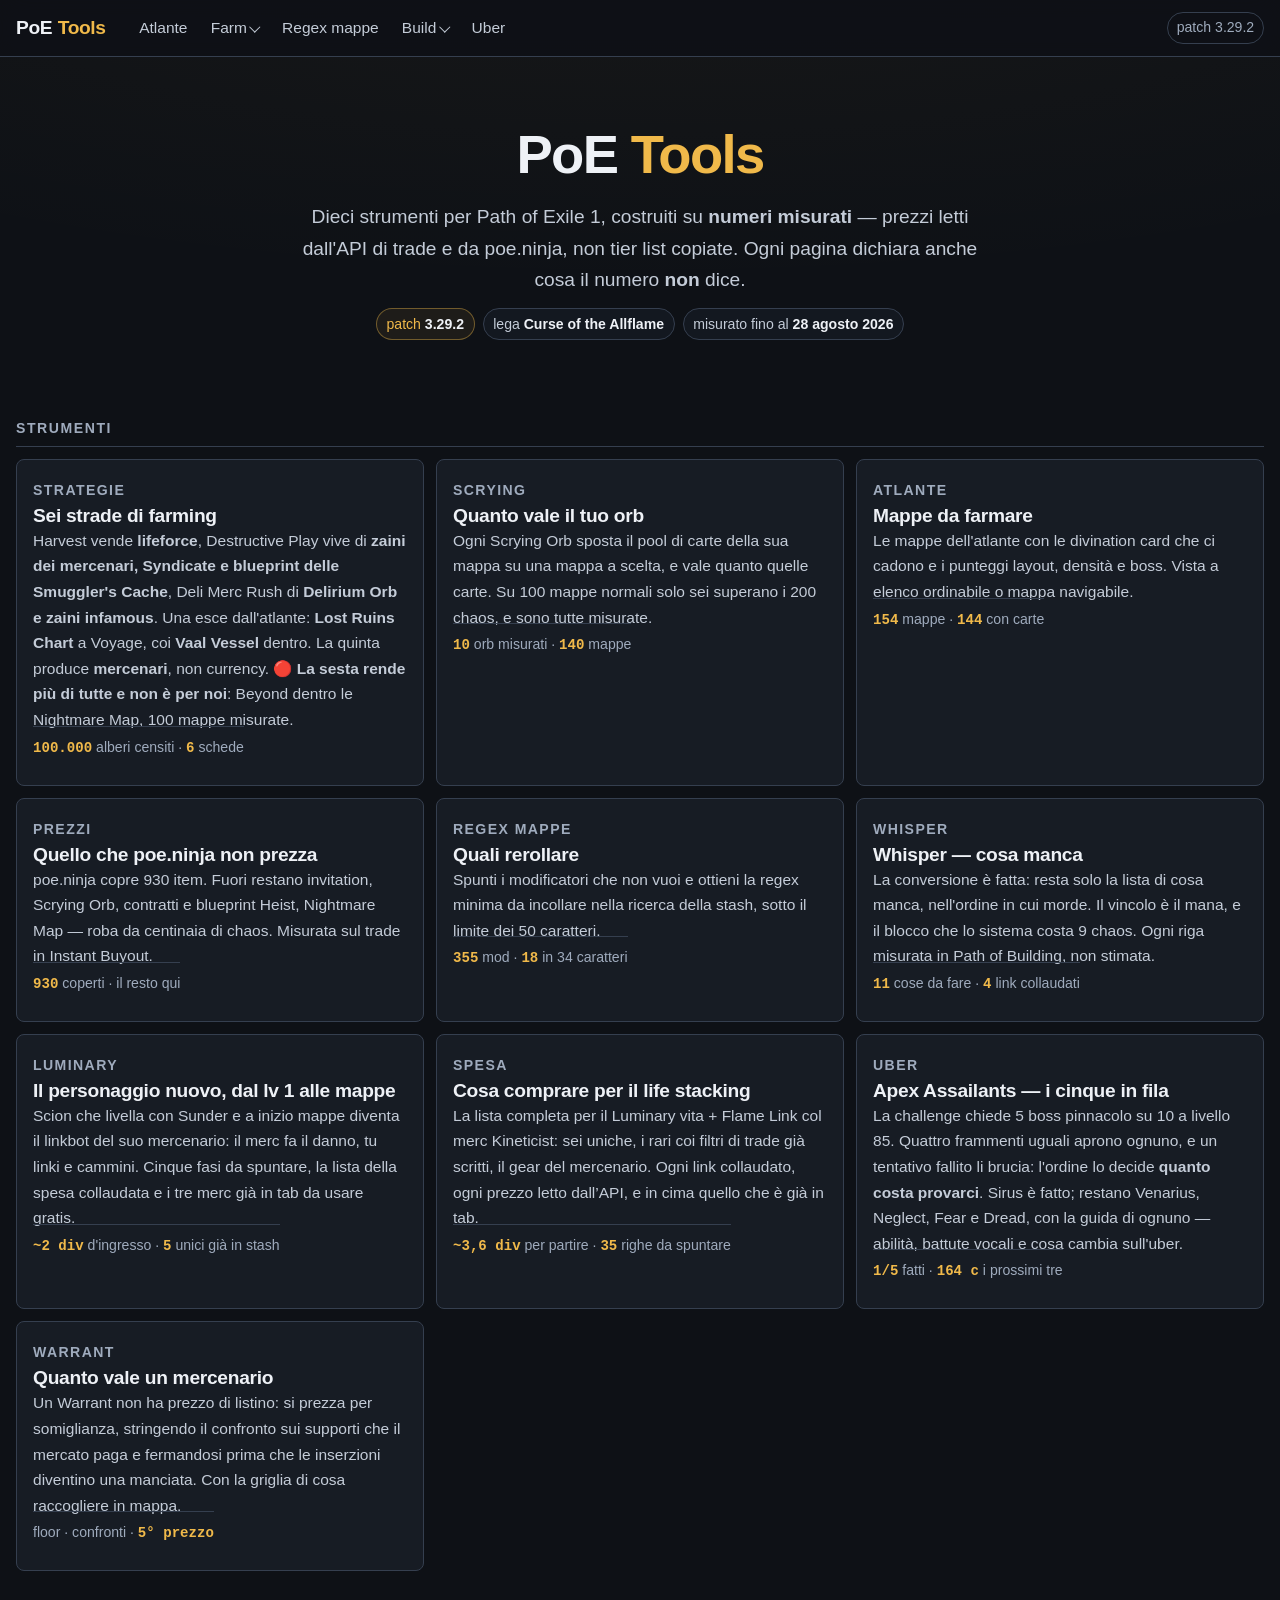
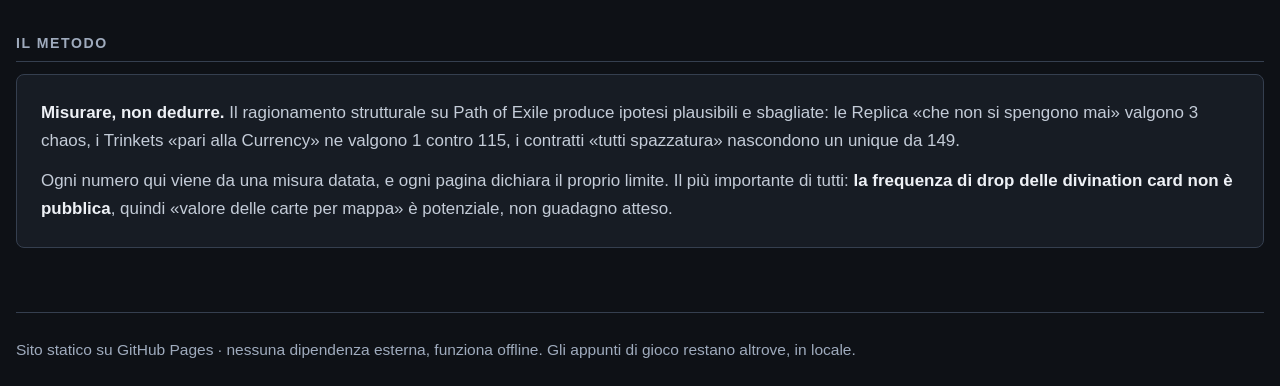
==== commit 3a26668d: "Strategie: sesta scheda, Beyond dentro le Nightmare Map (video di SnooBAE85) Fonte: "[PoE 3.29] 100 " ====
--- a/index.html
+++ b/index.html
@@ -84,9 +84,9 @@
 
     <a class="card strumento" href="strategie/">
       <span class="etichetta">Strategie</span>
-      <h3>Cinque strade di farming</h3>
-      <p>Harvest vende <b>lifeforce</b>, Destructive Play vive di <b>zaini dei mercenari, Syndicate e blueprint delle Smuggler's Cache</b>, Deli Merc Rush di <b>Delirium Orb e zaini infamous</b>. Una esce dall'atlante: <b>Lost Ruins Chart</b> a Voyage, coi <b>Vaal Vessel</b> dentro. La quinta produce <b>mercenari</b>, non currency.</p>
-      <span class="dato"><b>100.000</b> alberi censiti · <b>5</b> schede</span>
+      <h3>Sei strade di farming</h3>
+      <p>Harvest vende <b>lifeforce</b>, Destructive Play vive di <b>zaini dei mercenari, Syndicate e blueprint delle Smuggler's Cache</b>, Deli Merc Rush di <b>Delirium Orb e zaini infamous</b>. Una esce dall'atlante: <b>Lost Ruins Chart</b> a Voyage, coi <b>Vaal Vessel</b> dentro. La quinta produce <b>mercenari</b>, non currency. 🔴 <b>La sesta rende più di tutte e non è per noi</b>: Beyond dentro le Nightmare Map, 100 mappe misurate.</p>
+      <span class="dato"><b>100.000</b> alberi censiti · <b>6</b> schede</span>
     </a>
 
     <a class="card strumento" href="scrying/">
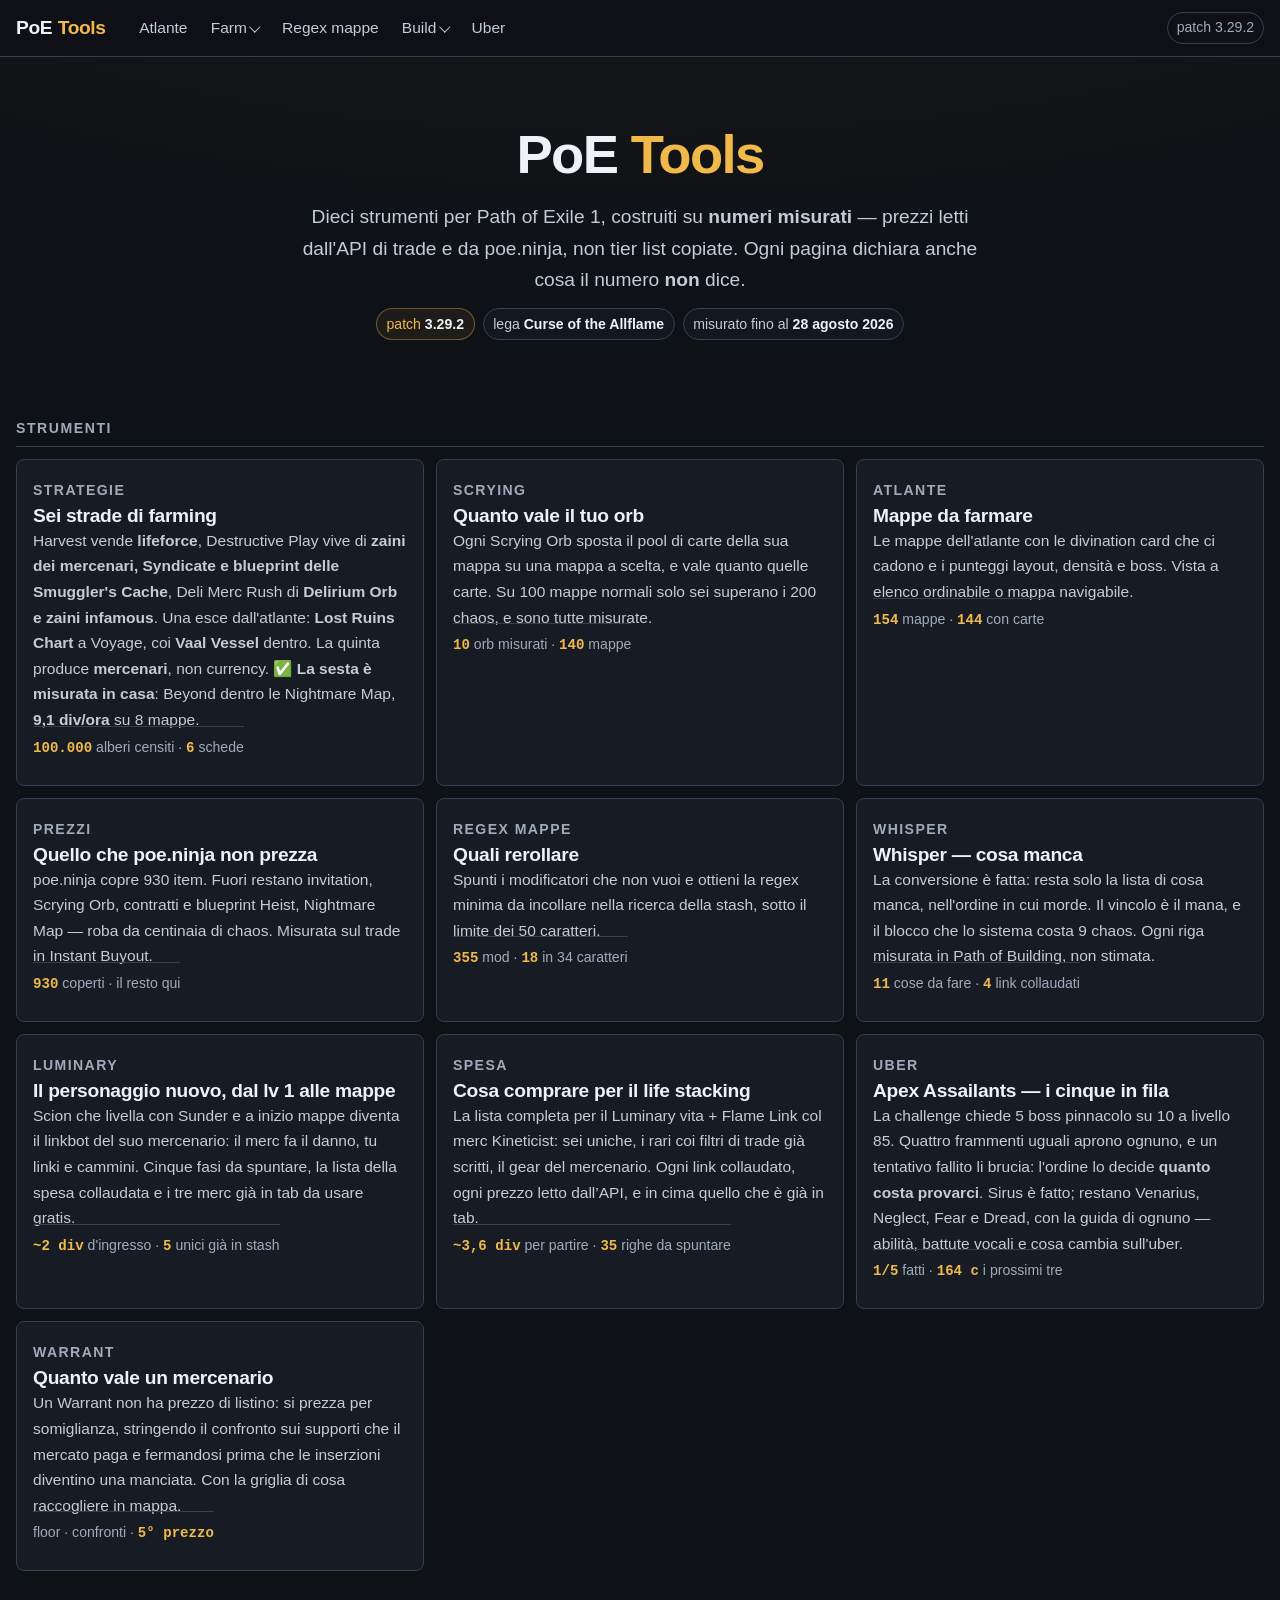
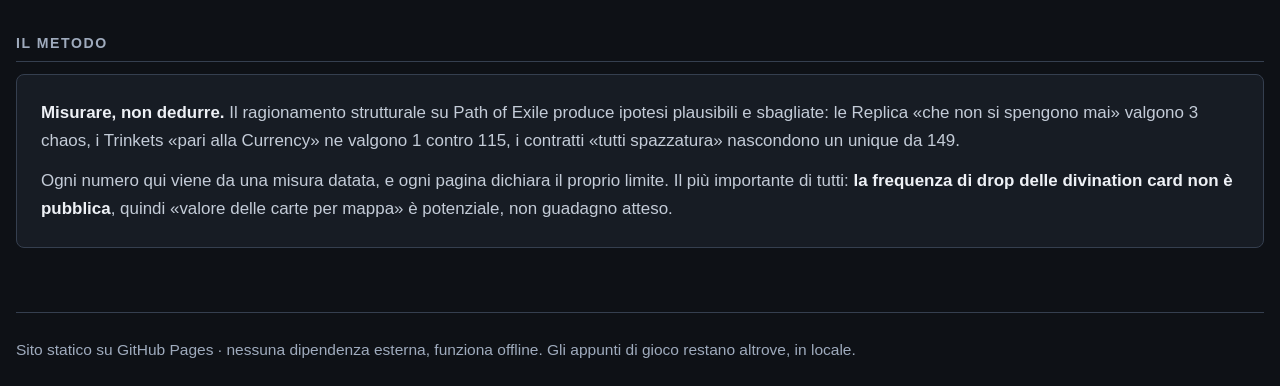
==== commit b90d5610: "Strategie: la scheda 6 passa dai dati dell'autore a quelli misurati in casa 8 Nightmare Map su Sanct" ====
--- a/index.html
+++ b/index.html
@@ -85,7 +85,7 @@
     <a class="card strumento" href="strategie/">
       <span class="etichetta">Strategie</span>
       <h3>Sei strade di farming</h3>
-      <p>Harvest vende <b>lifeforce</b>, Destructive Play vive di <b>zaini dei mercenari, Syndicate e blueprint delle Smuggler's Cache</b>, Deli Merc Rush di <b>Delirium Orb e zaini infamous</b>. Una esce dall'atlante: <b>Lost Ruins Chart</b> a Voyage, coi <b>Vaal Vessel</b> dentro. La quinta produce <b>mercenari</b>, non currency. 🔴 <b>La sesta rende più di tutte e non è per noi</b>: Beyond dentro le Nightmare Map, 100 mappe misurate.</p>
+      <p>Harvest vende <b>lifeforce</b>, Destructive Play vive di <b>zaini dei mercenari, Syndicate e blueprint delle Smuggler's Cache</b>, Deli Merc Rush di <b>Delirium Orb e zaini infamous</b>. Una esce dall'atlante: <b>Lost Ruins Chart</b> a Voyage, coi <b>Vaal Vessel</b> dentro. La quinta produce <b>mercenari</b>, non currency. ✅ <b>La sesta è misurata in casa</b>: Beyond dentro le Nightmare Map, <b>9,1 div/ora</b> su 8 mappe.</p>
       <span class="dato"><b>100.000</b> alberi censiti · <b>6</b> schede</span>
     </a>
 
